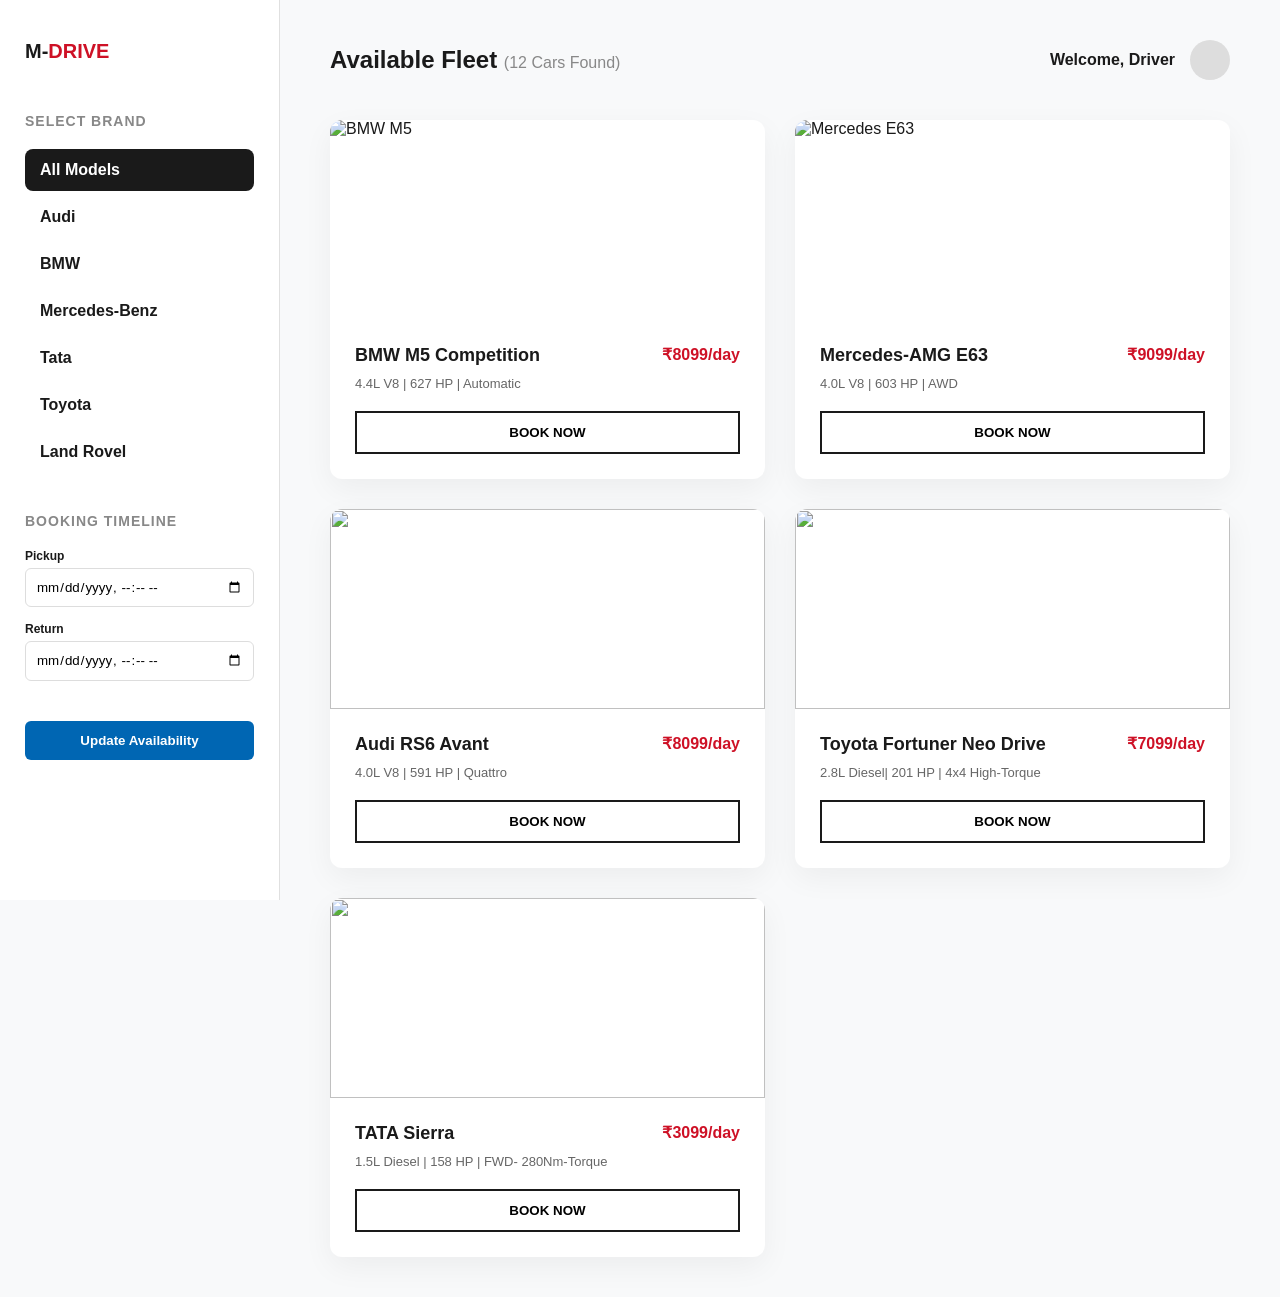
==== dashbord.html @ 9d9960eb "Start to make Cars rental webApplication" ====
<!DOCTYPE html>
<html lang="en">
<head>
    <meta charset="UTF-8">
    <meta name="viewport" content="width=device-width, initial-scale=1.0">
    <title>Dashboard | M-Drive Fleet</title>
    <link rel="stylesheet" href="dashboard-style.css">
</head>
<body>

    <div class="dashboard-container">
        <aside class="sidebar">
            <div class="logo">M-<span>DRIVE</span></div>
            
            <div class="filter-section">
                <h3>Select Brand</h3>
                <ul class="brand-list">
                    <li class="active">All Models</li>
                    <li>Audi</li>
                    <li>BMW</li>
                    <li>Mercedes-Benz</li>
                    <li>Tata</li>
                    <li>Toyota</li>
                    <li>Land Rovel</li>
                </ul>
            </div>

            <div class="filter-section">
                <h3>Booking Timeline</h3>
                <div class="date-input">
                    <label>Pickup</label>
                    <input type="datetime-local">
                </div>
                <div class="date-input">
                    <label>Return</label>
                    <input type="datetime-local">
                </div>
            </div>
            
            <button class="btn-refresh">Update Availability</button>
        </aside>

        <main class="main-content">
            <header class="dash-header">
                <h2>Available Fleet <span>(12 Cars Found)</span></h2>
                <div class="user-profile">
                    <span>Welcome, Driver</span>
                    <div class="avatar"></div>
                </div>
            </header>

            <div class="car-grid">
                <div class="car-card">
                    <div class="car-image">
                        <img src="https://images.unsplash.com/photo-1555215695-3004980ad54e?auto=format&fit=crop&q=80&w=600" alt="BMW M5">
                    </div>
                    <div class="car-info">
                        <div class="car-header">
                            <h4>BMW M5 Competition</h4>
                            <span class="price">₹8099/day</span>
                        </div>
                        <p>4.4L V8 | 627 HP | Automatic</p>
                        <button class="btn-book">BOOK NOW</button>
                    </div>
                </div>

                <div class="car-card">
                    <div class="car-image">
                        <img src="https://images.unsplash.com/photo-1618843479313-40f8afb4b4d8?auto=format&fit=crop&q=80&w=600" alt="Mercedes E63">
                    </div>
                    <div class="car-info">
                        <div class="car-header">
                            <h4>Mercedes-AMG E63</h4>
                            <span class="price">₹9099/day</span>
                        </div>
                        <p>4.0L V8 | 603 HP | AWD</p>
                        <button class="btn-book">BOOK NOW</button>
                    </div>
                </div>

                <div class="car-card">
                    <div class="car-image">
                        <img src=https://cdn.motor1.com/images/mgl/3KQOL/s1/2020-audi-s6-sedan.jpg>
                    </div>
                    <div class="car-info">
                        <div class="car-header">
                            <h4>Audi RS6 Avant</h4>
                            <span class="price">₹8099/day</span>
                        </div>
                        <p>4.0L V8 | 591 HP | Quattro</p>
                        <button class="btn-book">BOOK NOW</button>
                    </div>
                </div>



                <div class="car-card">
                    <div class="car-image">
                        <img src=https://mala.ae/wp-content/uploads/2024/06/Toyota-Fortuner.webp>
                    </div>
                    <div class="car-info">
                        <div class="car-header">
                            <h4>Toyota Fortuner Neo Drive</h4>
                            <span class="price">₹7099/day</span>
                        </div>
                        <p> 2.8L Diesel| 201 HP | 4x4 High-Torque</p>
                        <button class="btn-book">BOOK NOW</button>
                    </div>
                </div>

                <div class="car-card">
                    <div class="car-image">
                        <img src=https://content.carlelo.com/media/news/tata-sierra-continues-testing.webp>
                    </div>
                    <div class="car-info">
                        <div class="car-header">
                            <h4>TATA Sierra </h4>
                            <span class="price">₹3099/day</span>
                        </div>
                        <p> 1.5L Diesel | 158 HP | FWD- 280Nm-Torque </p>
                        <button class="btn-book">BOOK NOW</button>
                    </div>
                </div>










            </div>
        </main>
    </div>

</body>
</html>
---- dashboard-style.css ----
:root {
    --m-red: #ce1126;
    --m-blue: #0066b3;
    --bg-light: #f8f9fa;
    --dark: #1a1a1a;
}

* { margin: 0; padding: 0; box-sizing: border-box; font-family: 'Inter', sans-serif; }

body { background-color: var(--bg-light); color: var(--dark); }

.dashboard-container { display: flex; min-height: 100vh; }

/* Sidebar Styling */
.sidebar {
    width: 280px;
    background: white;
    border-right: 1px solid #e0e0e0;
    padding: 40px 25px;
    position: fixed;
    height: 100vh;
}

.logo { font-weight: 900; margin-bottom: 50px; font-size: 20px; }
.logo span { color: var(--m-red); }

.filter-section { margin-bottom: 40px; }
.filter-section h3 { font-size: 14px; text-transform: uppercase; letter-spacing: 1px; color: #888; margin-bottom: 20px; }

.brand-list { list-style: none; }
.brand-list li { padding: 12px 15px; border-radius: 8px; cursor: pointer; margin-bottom: 5px; transition: 0.3s; font-weight: 600; }
.brand-list li:hover { background: #f0f0f0; }
.brand-list li.active { background: var(--dark); color: white; }

.date-input { margin-bottom: 15px; }
.date-input label { display: block; font-size: 12px; margin-bottom: 5px; font-weight: 700; }
.date-input input { width: 100%; padding: 10px; border: 1px solid #ddd; border-radius: 6px; outline: none; }

.btn-refresh { width: 100%; padding: 12px; background: var(--m-blue); color: white; border: none; border-radius: 6px; font-weight: 700; cursor: pointer; }

/* Main Content Area */
.main-content { margin-left: 280px; flex: 1; padding: 40px 50px; }

.dash-header { display: flex; justify-content: space-between; align-items: center; margin-bottom: 40px; }
.dash-header h2 span { font-weight: 400; color: #888; font-size: 16px; }

.user-profile { display: flex; align-items: center; gap: 15px; font-weight: 600; }
.avatar { width: 40px; height: 40px; background: #ddd; border-radius: 50%; }

/* Car Grid & Cards */
.car-grid { display: grid; grid-template-columns: repeat(auto-fill, minmax(300px, 1fr)); gap: 30px; }

.car-card {
     background: white; border-radius: 12px; overflow: hidden; box-shadow: 0 10px 30px rgba(0,0,0,0.05); transition: 0.3s; 
}
.car-card:hover { transform: translateY(-50px); box-shadow: 0 20px 40px rgba(0,0,0,0.1); }

.car-image { height: 200px; overflow: hidden; }
.car-image img { width: 100%; height: 100%; object-fit: cover; }

.car-info { padding: 25px; }
.car-header { display: flex; justify-content: space-between; margin-bottom: 10px; }
.car-header h4 { font-size: 18px; font-weight: 800; }
.price { color: var(--m-red); font-weight: 700; }

.car-info p { font-size: 13px; color: #666; margin-bottom: 20px; }

.btn-book { width: 100%; padding: 12px; background: white; border: 2px solid var(--dark); font-weight: 800; cursor: pointer; transition: 0.3s; }
.btn-book:hover { background: var(--dark); color: white; }
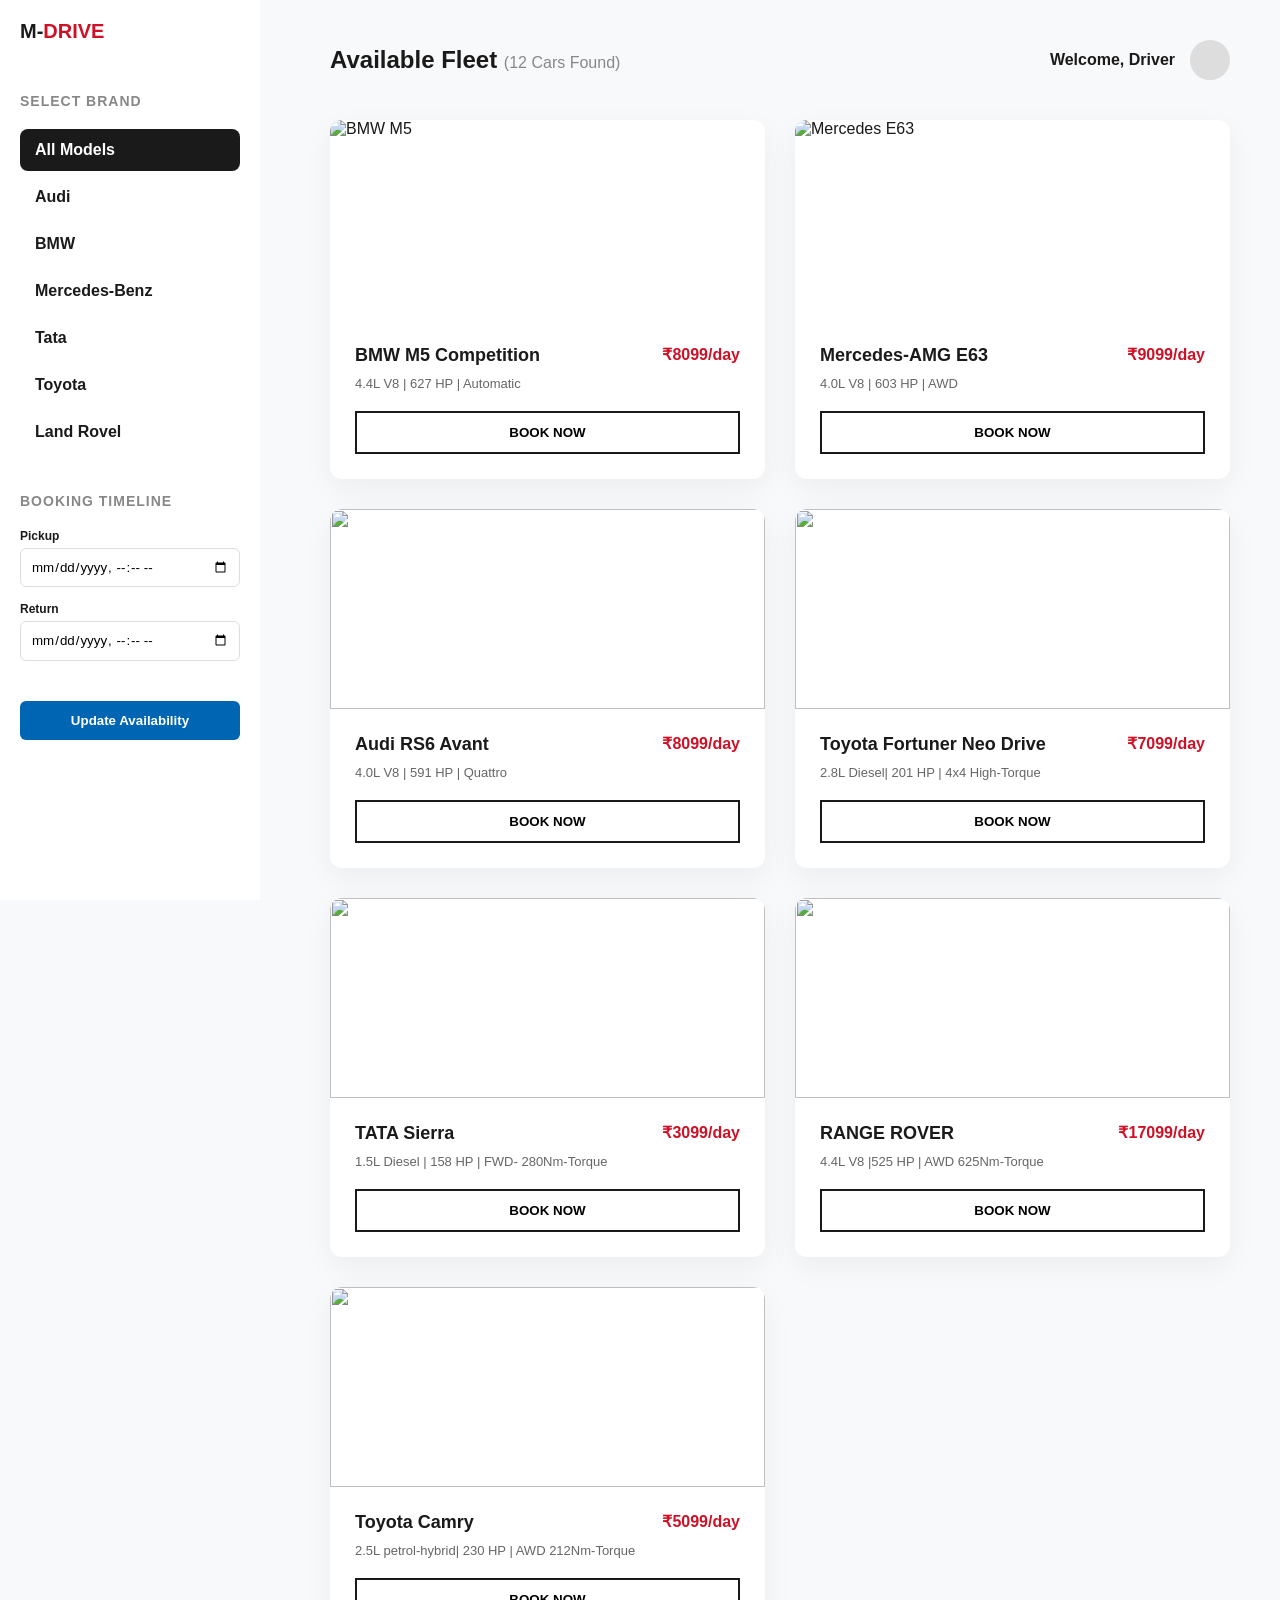
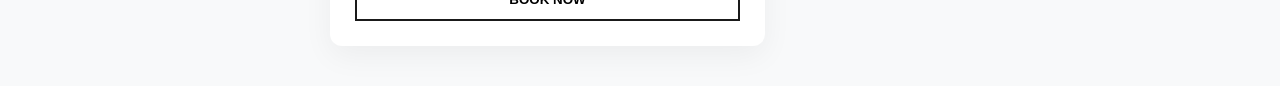
==== commit 043e6313: "added some more cars" ====
--- a/dashbord.html
+++ b/dashbord.html
@@ -122,8 +122,35 @@
                     </div>
                 </div>
 
+                  <div class="car-card">
+                    <div class="car-image">
+                        <img src="https://tse4.mm.bing.net/th/id/OIP.LDFAf6WK5tLUxcee6JVu2QHaHz?pid=ImgDet&w=474&h=499&rs=1&o=7&rm=3">
+                        </div>
+                        <div class="car-info">
+                            <div class="car-header">
+                                <h4>RANGE ROVER</h4>
+                                <span class="price">₹17099/day </span>
+                                </div>
+                                <p> 4.4L V8 |525 HP | AWD 625Nm-Torque</p>
+                           <button class="btn-book">BOOK NOW</button>
+                    </div>
+                  </div> 
 
 
+
+                   <div class="car-card">
+                    <div class="car-image">
+                        <img src="https://images.topgear.com.ph/topgear/images/2024/08/08/1-1723085422.jpg">
+                        </div>
+                        <div class="car-info">
+                            <div class="car-header">
+                                <h4>Toyota Camry</h4>
+                                <span class="price">₹5099/day </span>
+                                </div>
+                                <p> 2.5L petrol-hybrid| 230 HP | AWD 212Nm-Torque</p>
+                           <button class="btn-book">BOOK NOW</button>
+                    </div>
+                  </div> 
 
 
 
--- a/dashboard-style.css
+++ b/dashboard-style.css
@@ -12,13 +12,28 @@
 .dashboard-container { display: flex; min-height: 100vh; }
 
 /* Sidebar Styling */
-.sidebar {
-    width: 280px;
-    background: white;
-    border-right: 1px solid #e0e0e0;
-    padding: 40px 25px;
-    position: fixed;
-    height: 100vh;
+.sidebar{
+    position: fixed;      
+    left: 0;
+    top: 0;
+    width: 260px;
+    height: 100vh;        /* full screen height */
+    overflow-y: auto;     /* enables vertical scrolling */
+    overflow-x: hidden;   
+    padding: 20px;
+    background: white;     /* optional */
+}
+
+/* Optional: nice scrollbar styling */
+.sidebar::-webkit-scrollbar{
+    width: 6px;
+}
+.sidebar::-webkit-scrollbar-thumb{
+    background: #888;
+    border-radius: 10px;
+}
+.sidebar::-webkit-scrollbar-thumb:hover{
+    background: #555;
 }
 
 .logo { font-weight: 900; margin-bottom: 50px; font-size: 20px; }
